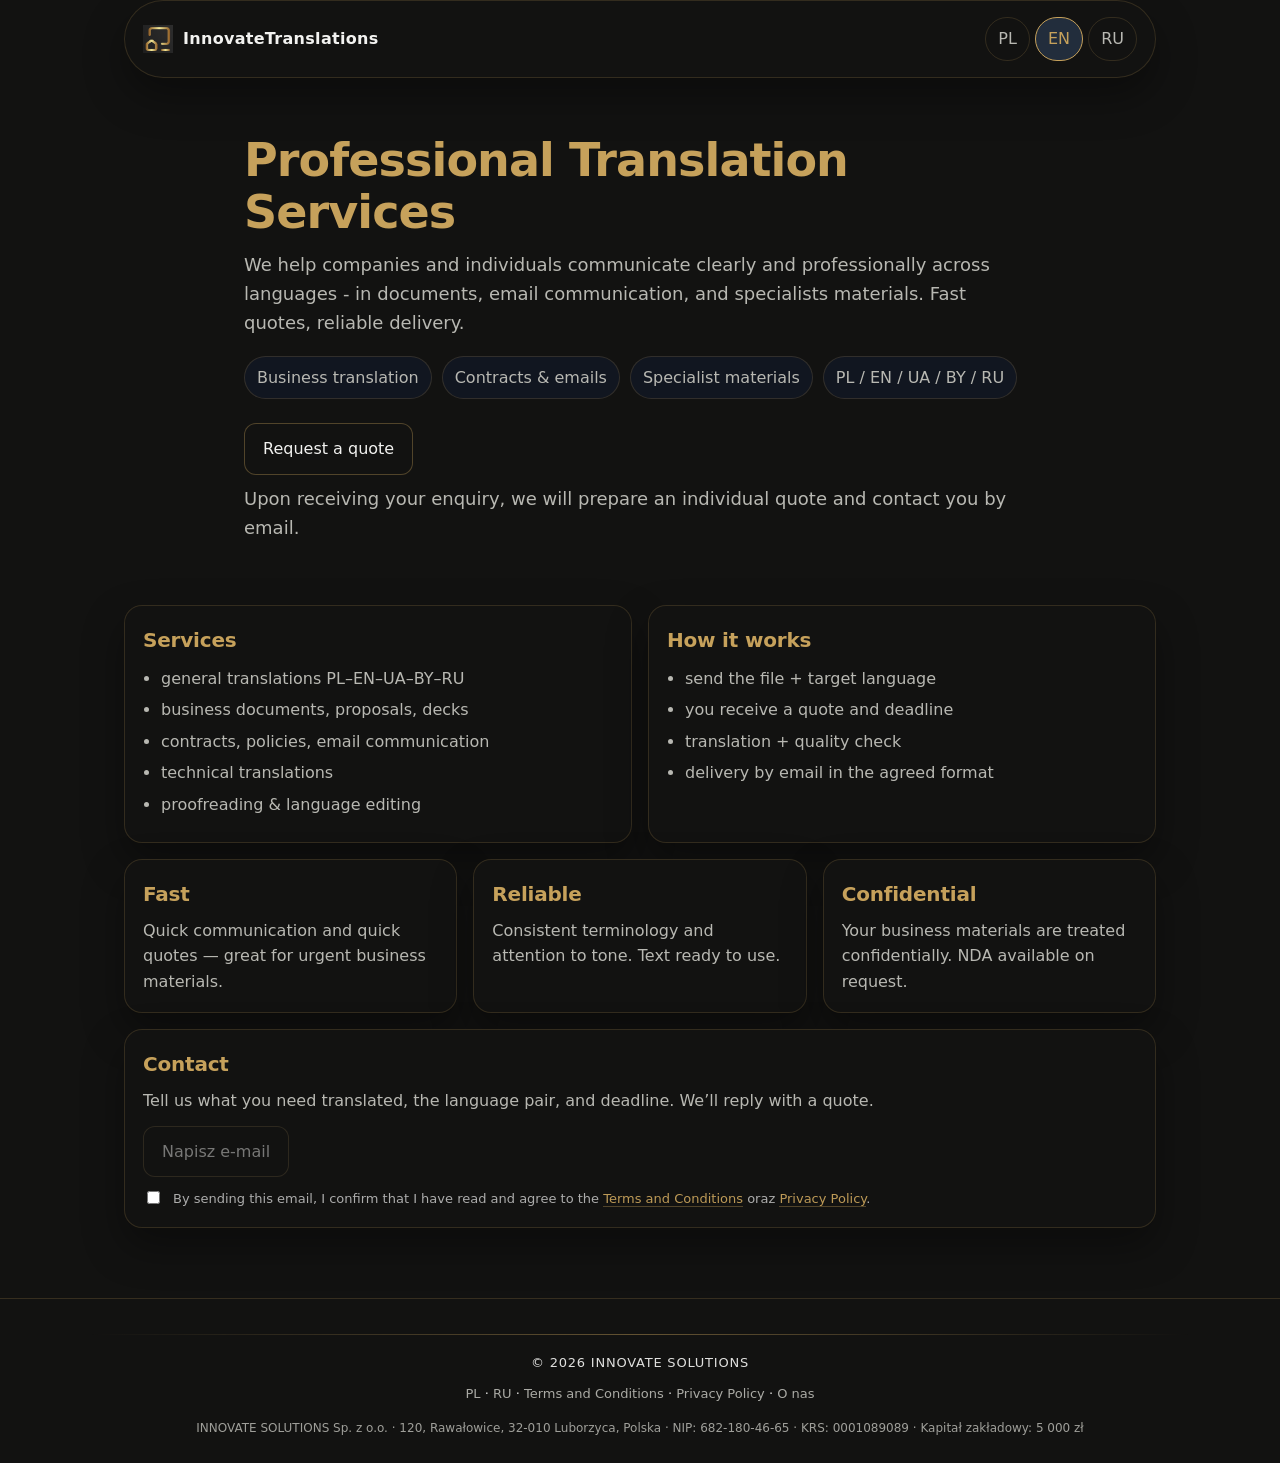
==== en/index.html @ e599f76d "Update index.html" ====
<!doctype html>
<html lang="en">
<head>
  
  <meta charset="utf-8" />
  <meta name="viewport" content="width=device-width, initial-scale=1" />
  <title>InnovateTranslations – Professional Translation Services</title>
  <meta name="description" content="InnovateTranslations provides professional translation services. Business documents, correspondence and specialist materials. Languages: PL, EN, UA, BY, RU" />
  <meta name="robots" content="index,follow" />
  <link rel="canonical" href="../en/" />

<link rel="alternate" hreflang="pl" href="../pl/" />
<link rel="alternate" hreflang="en" href="../en/" />
<link rel="alternate" hreflang="ru" href="../ru/" />
<link rel="alternate" hreflang="x-default" href=".." />

  <meta property="og:title" content="InnovateTranslations — PL–EN–UA–BY–RU Translation Services" />
  <meta property="og:description" content="Business-focused translations. Fast quote and on-time delivery." />
  <meta property="og:type" content="website" />

 <link rel="stylesheet" href="../assets/style.css" />

  <script type="application/ld+json">
  {
    "@context": "https://schema.org",
    "@type": "LocalBusiness",
    "name": "InnovateTranslations",
    "description": "PL–EN–UA–BY–RU professional translation services.",
    "areaServed": "EU",
    "knowsLanguage": ["pl", "en", "ru"],
    "url": "https://innovate-translations.eu/en/"
  }
  </script>
</head>

  
<body>
  <div class="container">
    <div class="nav">
      <div class="brand">
      <img src="../assets/img/logo.png" alt="InnovateTranslations logo">
      <span>InnovateTranslations</span>
</div>

      <div class="lang">
       <a href="../pl/">PL</a>
       <a class="active" href="../en/">EN</a>
       <a href="../ru/">RU</a>
      </div>
    </div>

    <section class="hero">
      <div class="hero-wrap">
      <h1>Professional Translation Services</h1>
      <p>We help companies and individuals communicate clearly and professionally across languages - in documents, email communication, and specialists materials. Fast quotes, reliable delivery.</p>
      <div class="badges">
        <div class="badge">Business translation</div>
        <div class="badge">Contracts & emails</div>
        <div class="badge">Specialist materials</div>
        <div class="badge">PL / EN / UA / BY / RU</div>
      </div>
      <div class="cta">
        <a class="btn" href="#contact">Request a quote</a>
       
      </div>
      <p class="small" style="margin-top:10px">Upon receiving your enquiry, we will prepare an individual quote and contact you by email.</p>
    </div>

    </section>

    <section class="grid" id="services">
      <div class="card span6">
        <h2>Services</h2>
        <ul class="list">
          <li>general translations PL–EN–UA–BY–RU</li>
          <li>business documents, proposals, decks</li>
          <li>contracts, policies, email communication</li>
          <li>technical translations</li>
          <li>proofreading & language editing</li>
        </ul>
      </div>
      <div class="card span6">
        <h2>How it works</h2>
        <ul class="list">
          <li>send the file + target language</li>
          <li>you receive a quote and deadline</li>
          <li>translation + quality check</li>
          <li>delivery by email in the agreed format</li>
        </ul>
      </div>

      <div class="card span4">
        <h2>Fast</h2>
        <p>Quick communication and quick quotes — great for urgent business materials.</p>
      </div>
      <div class="card span4">
        <h2>Reliable</h2>
        <p>Consistent terminology and attention to tone. Text ready to use.</p>
      </div>
      <div class="card span4">
        <h2>Confidential</h2>
        <p>Your business materials are treated confidentially. NDA available on request.</p>
      </div>

      <div class="card" id="contact">
        <h2>Contact</h2>
        <p>Tell us what you need translated, the language pair, and deadline. We’ll reply with a quote.</p>
        
        <div class="cta" style="margin-top:12px">
  <a class="btn" id="mailtoBtn"
     aria-disabled="true"
     href="mailto:ina.konstantinova@gmail.com?subject=Wycena%20t%C5%82umaczenia&body=Dzie%C5%84%20dobry%2C%0A%0AProsz%C4%99%20o%20wycen%C4%99%20t%C5%82umaczenia%3A%0A-%20J%C4%99zyki%3A%20PL%20%E2%86%92%20EN%20(ew.%20RU)%0A-%20Temat%3A%20%0A-%20Obj%C4%99to%C5%9B%C4%87%3A%20%0A-%20Termin%3A%20%0A%0AZa%C5%82%C4%85czam%20plik.%0A%0APozdrawiam%2C">
    Napisz e-mail
  </a>
</div>

<label class="consent-mailto" style="margin-top:12px; display:flex; gap:10px; align-items:flex-start;">
  <input id="consentMailto" type="checkbox" />
  <span>
    By sending this email, I confirm that I have read and agree to the
    <a href="terms.html">Terms and Conditions</a> oraz
    <a href="privacy-policy.html">Privacy Policy</a>.
  </span>
</label>


        
      </div>
    </section>


    
  </div>

<script>
  document.getElementById('y').textContent = new Date().getFullYear();
</script>

<script>
  (function(){
    const cb = document.getElementById('consentMailto');
    const btn = document.getElementById('mailtoBtn');
    if(!cb || !btn) return;

    const setState = () => {
      const ok = cb.checked;
      btn.setAttribute('aria-disabled', ok ? 'false' : 'true');
    };

    cb.addEventListener('change', setState);
    setState();
  })();
</script>

  
</body>

<footer class="footer-clean">

  <div class="footer-line footer-copy">
    © 2026 INNOVATE SOLUTIONS
  </div>

  <div class="footer-line footer-links">
    <a href="../pl/">PL</a> ·
    <a href="../ru/">RU</a> ·
   <a href="terms.html">Terms and Conditions</a> ·
    <a href="privacy-policy.html">Privacy Policy</a> ·
    <a href="#">O nas</a>
  </div>

  <div class="footer-line footer-company">
    INNOVATE SOLUTIONS Sp. z o.o. · 120, Rawałowice, 32-010 Luborzyca, Polska ·
    NIP: 682-180-46-65 · KRS: 0001089089 · Kapitał zakładowy: 5 000 zł
  </div>

</footer>


  
</html>
---- assets/style.css ----
:root{
  /* tło jak wizytówka (ciemny grafit) */
  --bg:#1E1E1C;

  /* karty/panele trochę jaśniejsze od tła */
 --card: #121211;

  /* tekst */
  --text:#F2F2F0;
  --muted:#B8B8B2;

  /* akcent (złoto z logo) */
  --accent:#C6A15B;

  /* obramowania i cienie */
  --border: rgba(198,161,91,.18);
  --shadow: 0 10px 30px rgba(0,0,0,.35);
  --radius: 18px;
}


*{box-sizing:border-box}
html{scroll-behavior:smooth}
body{
  margin:0;
  font-family: ui-sans-serif, system-ui, -apple-system, Segoe UI, Roboto, Arial, "Noto Sans", "Liberation Sans", sans-serif;
  /* background: */
   /*radial-gradient(900px 600px at 20% 10%, rgba(198,161,91,.14), transparent 60%),
  radial-gradient(900px 600px at 85% 15%, rgba(198,161,91,.08), transparent 55%),
  var(--bg); */

   background: var(--card);

  color:var(--text);
  line-height:1.6;
}

a{color:inherit}

.container{
  max-width: 1080px;
  margin: 0 auto;
  padding: 0 24px;
}


.nav{
  display:flex;align-items:center;justify-content:space-between;gap:16px;
  padding:16px 18px;border:1px solid var(--border);border-radius:999px;
  /* background: rgba(17,27,46,.7); backdrop-filter: blur(10px); */
   background: var(--card);
  box-shadow: var(--shadow);
}
.brand{font-weight:700;letter-spacing:.3px}
.lang a{
  display:inline-block;padding:8px 12px;border-radius:999px;
  border:1px solid var(--border); text-decoration:none; color:var(--muted);
}
.lang a:hover{border-color:rgba(255,255,255,.25); color:var(--text)}
.lang a.active{background:rgba(106,166,255,.18); color:var(--text); border-color:rgba(106,166,255,.35)}

.hero{
  padding: 56px 0 24px;
}


/* Opcjonalnie: żeby przyciski ładnie “siadały” pod tekstem */
.hero-inner .cta .btn{
  min-width: 120px;
}

.hero-subline{
  font-size: clamp(16px, 2vw, 18px);
  color: var(--muted);
  margin-top: 10px;
}

.hero-langs{
  white-space: nowrap;  /* kluczowe */
  opacity: .9;
  font-weight: 500;
}

.hero h1{font-size: clamp(28px, 4vw, 46px); line-height:1.15; margin:0 0 12px}
.hero p{max-width:820px;color:var(--muted);margin:0 0 18px;font-size: clamp(16px, 2vw, 18px)}
.badges{display:flex;flex-wrap:wrap;gap:10px;margin:16px 0 24px}
.badge{
  border:1px solid var(--border); color:var(--muted);
  padding:8px 12px;border-radius:999px;background: rgba(17,27,46,.55);
}

/* Hero uses the same content axis as the rest of the page */
.hero-wrap{
  max-width: 840px;   /* dopasuj do tego, co masz w innych sekcjach */
  margin: 0 auto;
  padding: 0 24px;
}



.hero .hero-inner{
  max-width: 840px;
  margin: 0 auto;   /* <-- TO centruje blok */
  text-align: left;
}








.cta{display:flex;flex-wrap:wrap;gap:12px;align-items:center;margin-top:18px}




/* ===== Buttons – black + gold (brand style) ===== */

.btn{
  display:inline-block;
  text-decoration:none;
  padding:12px 18px;
  border-radius:12px;

  background: var(--card);
  color: var(--text);

  border: 1px solid rgba(198,161,91,.35);
  transition: all .2s ease;
}

.btn.primary{
  border-color: var(--accent);
}

.btn.secondary{
  border-color: rgba(198,161,91,.25);
  color: var(--text);
}

.btn:hover{
  background: rgba(198,161,91,.12);
  border-color: var(--accent);
}


.grid{display:grid;grid-template-columns:repeat(12,1fr);gap:16px;margin:20px 0 0}
.card{
  grid-column: span 12;
  border:1px solid var(--border);
  border-radius: var(--radius);
  /* background: rgba(17,27,46,.65); */
   background: var(--card);
  box-shadow: var(--shadow);
  padding:18px 18px;
}
.card h2{margin:0 0 8px;font-size:20px}
.card p{margin:0;color:var(--muted)}
.list{margin:10px 0 0;padding-left:18px;color:var(--muted)}
.list li{margin:6px 0}

@media (min-width: 860px){
  .card.span6{grid-column: span 6;}
  .card.span4{grid-column: span 4;}
}

.footer{
  margin:34px 0 10px;
  color: var(--muted);
  font-size: 14px;
  display:flex; flex-wrap:wrap; gap:10px; justify-content:space-between; align-items:center;
  border-top:1px solid var(--border);
  padding-top:16px;
}
.small{font-size:13px;color:var(--muted)}

.hero-center{
  display: flex;
  flex-direction: column;
  align-items: center;
  text-align: center;
}

.hero-center h1{
  margin-left: auto;
  margin-right: auto;
}

/* Landing – przyciski wyrównane do lewej krawędzi */
/* Landing: przyciski mają wyrównywać się do lewej krawędzi bloku */
/*.hero-inner .cta{
  width: 100%;
  justify-content: flex-start !important;
}

.hero-inner .cta .btn:first-child{
  margin-left: 0;
} */

/* Landing – przyciski dopasowane do szerokości tekstu */
.hero-inner .cta{
  width: max-content;      /* nie 100% */
  max-width: 100%;
  justify-content: flex-start;
}

.hero-inner .cta .btn{
  flex: 1;
  min-width: 140px;        /* kontrola minimalnej szerokości */
  text-align: center;
}


.hero-inner .cta .btn{
  flex: 1;                 /* KAŻDY przycisk zajmuje tyle samo miejsca */
  text-align: center;
}

/* Landing – helper text nie szerszy niż opis */
.hero-inner .small{
  max-width: 480px;
}

/* Mobile fix: nav układa się równo w nagłówku */
@media (max-width: 520px){
  .nav{
    flex-wrap: wrap;
    justify-content: center;
    gap: 10px;
    border-radius: 18px; /* opcjonalnie, może wyglądać lepiej przy 2 liniach */
  }
  .brand{
    width: 100%;
    text-align: center;
  }
  .lang{
    width: 100%;
    display: flex;
    justify-content: center;
    gap: 8px;
  }
  .lang a{
    flex: 1;            /* równe „kafelki” */
    text-align: center;
  }
}


h1, h2{
  color: var(--accent);
}

.lang a.active{
  color: var(--accent);
  border-color: var(--accent);
}

.lang a:hover{
  border-color: var(--accent);
}

/* ===== Brand (logo + name) ===== */

.brand{
  display: flex;
  align-items: center;
  gap: 10px;
  font-weight: 600;
}

.brand img{
  height: 28px;      /* desktop */
  width: auto;
  display: block;
}

@media (max-width: 520px){
  .brand{
    justify-content: center;
  }
  .brand img{
    height: 32px;   /* logo może być trochę większe na mobile */
  }
}

footer{
  margin-top: 60px;
  padding: 30px 0 20px;
  border-top: 1px solid rgba(198,161,91,.2);
}

.footer-top{
  display:flex;
  justify-content: space-between;
  align-items: center;
  flex-wrap: wrap;
  gap: 10px;
  font-size: 14px;
}

.footer-right a{
  text-decoration: none;
  color: var(--muted);
  transition: color .2s ease;
}

.footer-right a:hover{
  color: var(--accent);
}

.company-data{
  margin-top: 12px;
  font-size: 12px;
  color: var(--muted);
  opacity: .85;
  line-height: 1.6;
}

@media (max-width: 600px){
  .footer-top{
    flex-direction: column;
    align-items: center;
    text-align: center;
  }

  .footer-right{
    line-height: 1.8;
  }
}

/* ===== Clean centered footer ===== */

.footer-clean{
  margin-top: 70px;
  padding: 35px 20px 25px;
  border-top: 1px solid rgba(198,161,91,.2);
  text-align: center;
}

.footer-line{
  max-width: 1100px;        /* taka sama szerokość jak content */
  margin: 0 auto;
}

.footer-copy{
  font-size: 14px;
  margin-bottom: 10px;
}

.footer-links{
  font-size: 14px;
  margin-bottom: 14px;
}

.footer-links a{
  text-decoration: none;
  color: var(--muted);
  transition: color .2s ease;
}

.footer-links a:hover{
  color: var(--accent);
}

.footer-company{
  font-size: 12px;
  color: var(--muted);
  opacity: .85;
  line-height: 1.6;
}

@media (max-width: 600px){
  .footer-links{
    line-height: 1.8;
  }

  .footer-company{
    padding: 0 10px;
  }
}

/* ===== Premium footer polish ===== */

.footer-clean{
  position: relative;
}

.footer-clean::before{
  content:"";
  display:block;
  height: 1px;
  max-width: 1100px;
  margin: 0 auto 18px;
  background: linear-gradient(90deg, transparent, rgba(198,161,91,.45), transparent);
}

.footer-copy{
  letter-spacing: .06em;
  text-transform: uppercase;
  font-size: 13px;
  color: var(--text);
  opacity: .92;
}

.footer-links{
  font-size: 13px;
  opacity: .92;
}

.footer-company{
  max-width: 980px;
  margin: 0 auto;
}

/* ===== Premium surfaces ===== */

.card, .box, .panel, .section, .nav{
  border-color: rgba(198,161,91,.18);
  box-shadow: 0 18px 40px rgba(0,0,0,.35);
 /* backdrop-filter: blur(6px); */

  backdrop-filter: none;
  -webkit-backdrop-filter: none;
}


@supports ((-webkit-backdrop-filter: blur(1px)) or (backdrop-filter: blur(1px))){
  .card, .box, .panel, .section, .nav{
    backdrop-filter: blur(6px);
    -webkit-backdrop-filter: blur(6px);
  }
}



h1{
  letter-spacing: -0.02em;
}

h2{
  letter-spacing: -0.01em;
}


/* mailto consent */
.btn[aria-disabled="true"]{
  opacity: .45;
  pointer-events: none;
  filter: grayscale(20%);
}

.consent-mailto{
  font-size: 13px;
  color: rgba(255,255,255,.65);
  line-height: 1.5;
}

.consent-mailto a{
  color: rgba(198,161,91,.95);
  text-decoration: none;
  border-bottom: 1px solid rgba(198,161,91,.35);
}

.consent-mailto a:hover{
  border-bottom-color: rgba(198,161,91,.75);
}

.consent-mailto input{
  margin-top: 2px;
  accent-color: rgba(198,161,91,.95);
}
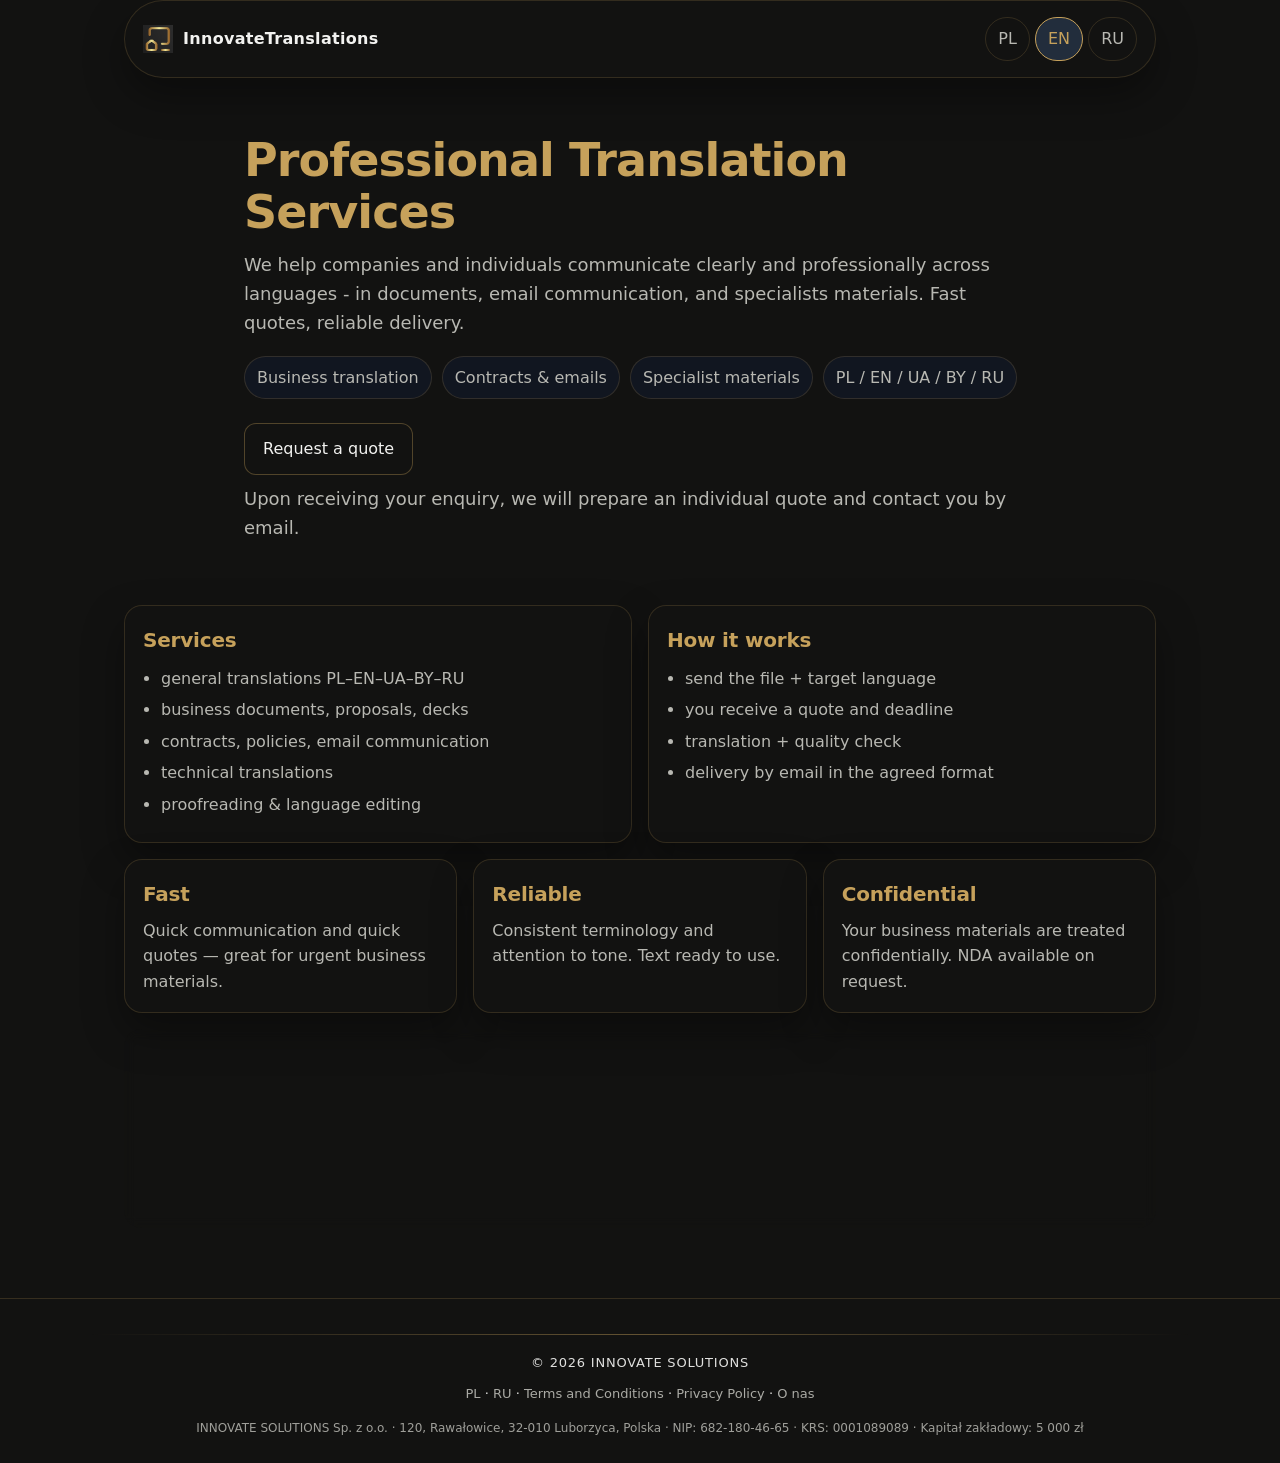
==== commit 8eddcbae: "Update index.html" ====
--- a/en/index.html
+++ b/en/index.html
@@ -4,7 +4,7 @@
   
   <meta charset="utf-8" />
   <meta name="viewport" content="width=device-width, initial-scale=1" />
-  <title>InnovateTranslations – Professional Translation Services</title>
+  <title>Professional Translation Services PL–EN–UA–BY–RU | InnovateTranslation</title>
   <meta name="description" content="InnovateTranslations provides professional translation services. Business documents, correspondence and specialist materials. Languages: PL, EN, UA, BY, RU" />
   <meta name="robots" content="index,follow" />
   <link rel="canonical" href="../en/" />
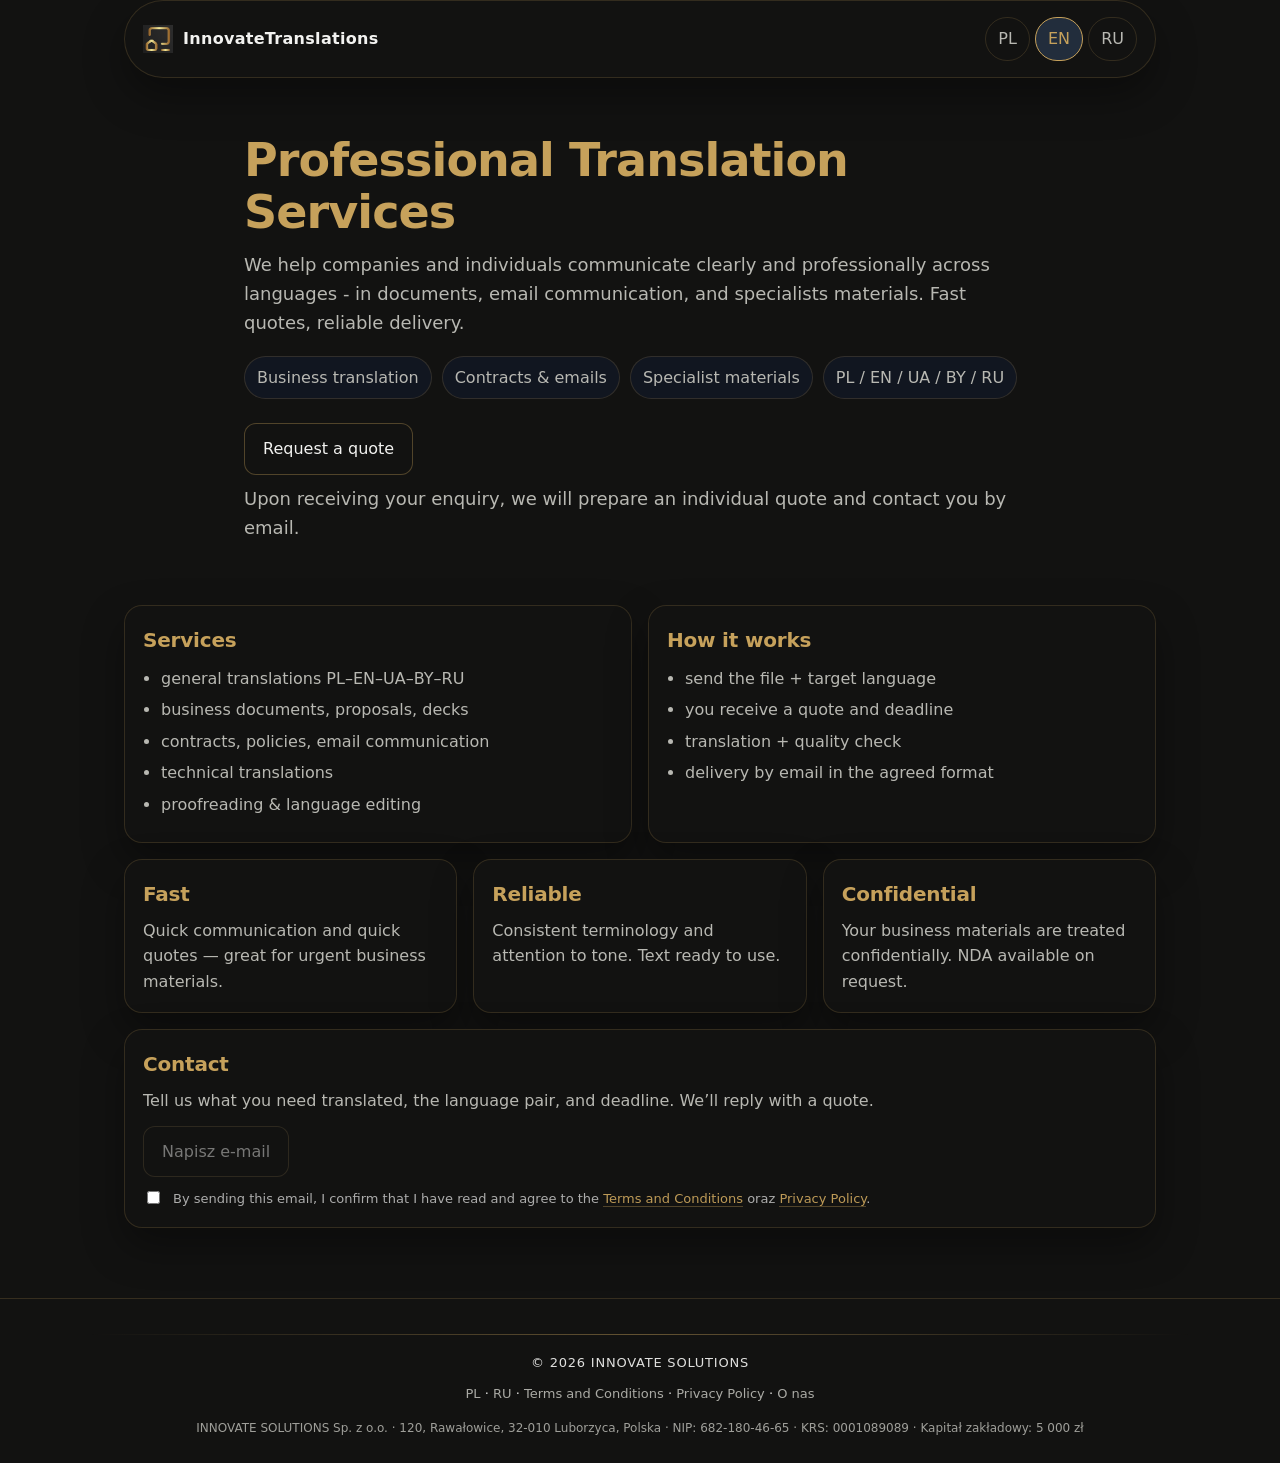
==== commit af8bac95: "Update index.html" ====
--- a/en/index.html
+++ b/en/index.html
@@ -17,6 +17,7 @@
   <meta property="og:title" content="InnovateTranslations — PL–EN–UA–BY–RU Translation Services" />
   <meta property="og:description" content="Business-focused translations. Fast quote and on-time delivery." />
   <meta property="og:type" content="website" />
+  <meta property="og:url" content="https://innovate-translations.eu/">
 
  <link rel="stylesheet" href="../assets/style.css" />
 
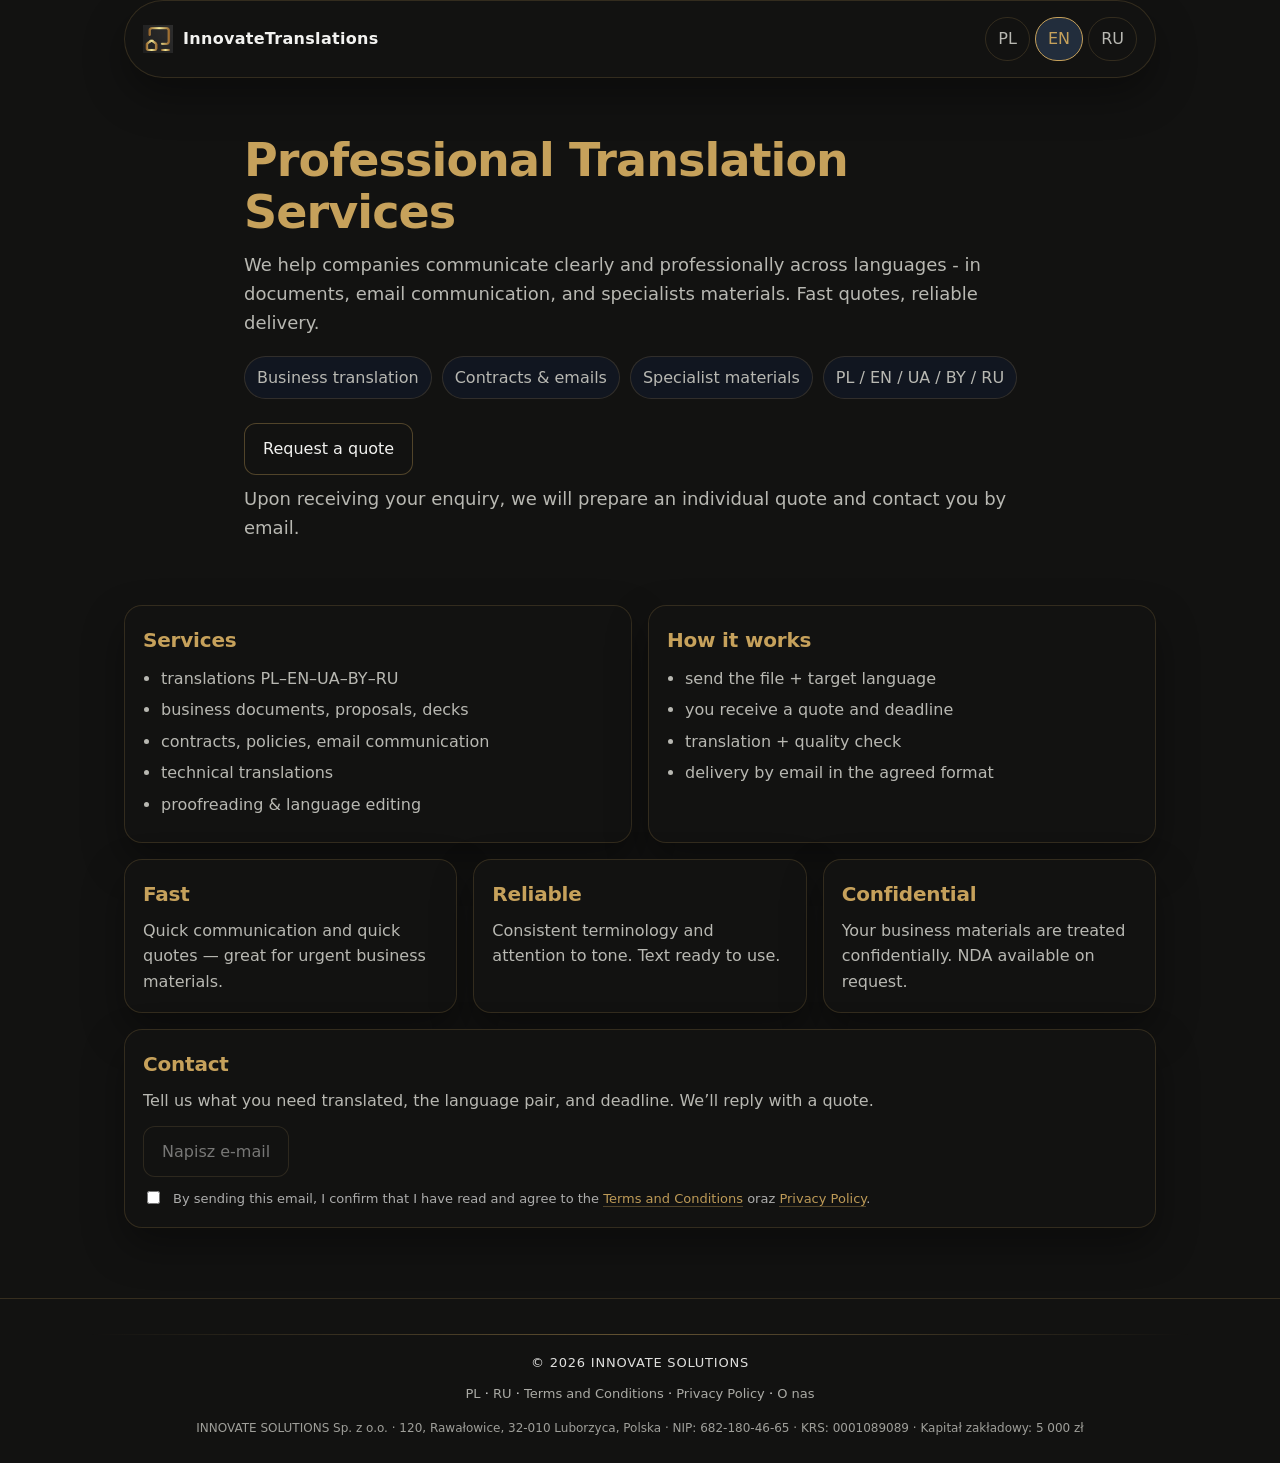
==== commit 7b27f98c: "Update index.html" ====
--- a/en/index.html
+++ b/en/index.html
@@ -7,12 +7,13 @@
   <title>Professional Translation Services PL–EN–UA–BY–RU | InnovateTranslation</title>
   <meta name="description" content="InnovateTranslations provides professional translation services. Business documents, correspondence and specialist materials. Languages: PL, EN, UA, BY, RU" />
   <meta name="robots" content="index,follow" />
-  <link rel="canonical" href="../en/" />
+ <link rel="canonical" href="https://innovate-translations.eu/en/" />
 
-<link rel="alternate" hreflang="pl" href="../pl/" />
-<link rel="alternate" hreflang="en" href="../en/" />
-<link rel="alternate" hreflang="ru" href="../ru/" />
-<link rel="alternate" hreflang="x-default" href=".." />
+<link rel="alternate" hreflang="pl" href="https://innovate-translations.eu/pl/" />
+<link rel="alternate" hreflang="en" href="https://innovate-translations.eu/en/" />
+<link rel="alternate" hreflang="ru" href="https://innovate-translations.eu/ru/" />
+<link rel="alternate" hreflang="x-default" href="https://innovate-translations.eu/" />
+
 
   <meta property="og:title" content="InnovateTranslations — PL–EN–UA–BY–RU Translation Services" />
   <meta property="og:description" content="Business-focused translations. Fast quote and on-time delivery." />
@@ -53,7 +54,7 @@
     <section class="hero">
       <div class="hero-wrap">
       <h1>Professional Translation Services</h1>
-      <p>We help companies and individuals communicate clearly and professionally across languages - in documents, email communication, and specialists materials. Fast quotes, reliable delivery.</p>
+      <p>We help companies communicate clearly and professionally across languages - in documents, email communication, and specialists materials. Fast quotes, reliable delivery.</p>
       <div class="badges">
         <div class="badge">Business translation</div>
         <div class="badge">Contracts & emails</div>
@@ -73,7 +74,7 @@
       <div class="card span6">
         <h2>Services</h2>
         <ul class="list">
-          <li>general translations PL–EN–UA–BY–RU</li>
+          <li>translations PL–EN–UA–BY–RU</li>
           <li>business documents, proposals, decks</li>
           <li>contracts, policies, email communication</li>
           <li>technical translations</li>
@@ -110,7 +111,7 @@
         <div class="cta" style="margin-top:12px">
   <a class="btn" id="mailtoBtn"
      aria-disabled="true"
-     href="mailto:ina.konstantinova@gmail.com?subject=Wycena%20t%C5%82umaczenia&body=Dzie%C5%84%20dobry%2C%0A%0AProsz%C4%99%20o%20wycen%C4%99%20t%C5%82umaczenia%3A%0A-%20J%C4%99zyki%3A%20PL%20%E2%86%92%20EN%20(ew.%20RU)%0A-%20Temat%3A%20%0A-%20Obj%C4%99to%C5%9B%C4%87%3A%20%0A-%20Termin%3A%20%0A%0AZa%C5%82%C4%85czam%20plik.%0A%0APozdrawiam%2C">
+     href="mailto:kontakt@innovate-translations.eu?subject=Wycena%20t%C5%82umaczenia&body=Dzie%C5%84%20dobry%2C%0A%0AProsz%C4%99%20o%20wycen%C4%99%20t%C5%82umaczenia%3A%0A-%20J%C4%99zyki%3A%20PL%20%E2%86%92%20EN%20(ew.%20RU)%0A-%20Temat%3A%20%0A-%20Obj%C4%99to%C5%9B%C4%87%3A%20%0A-%20Termin%3A%20%0A%0AZa%C5%82%C4%85czam%20plik.%0A%0APozdrawiam%2C">
     Napisz e-mail
   </a>
 </div>
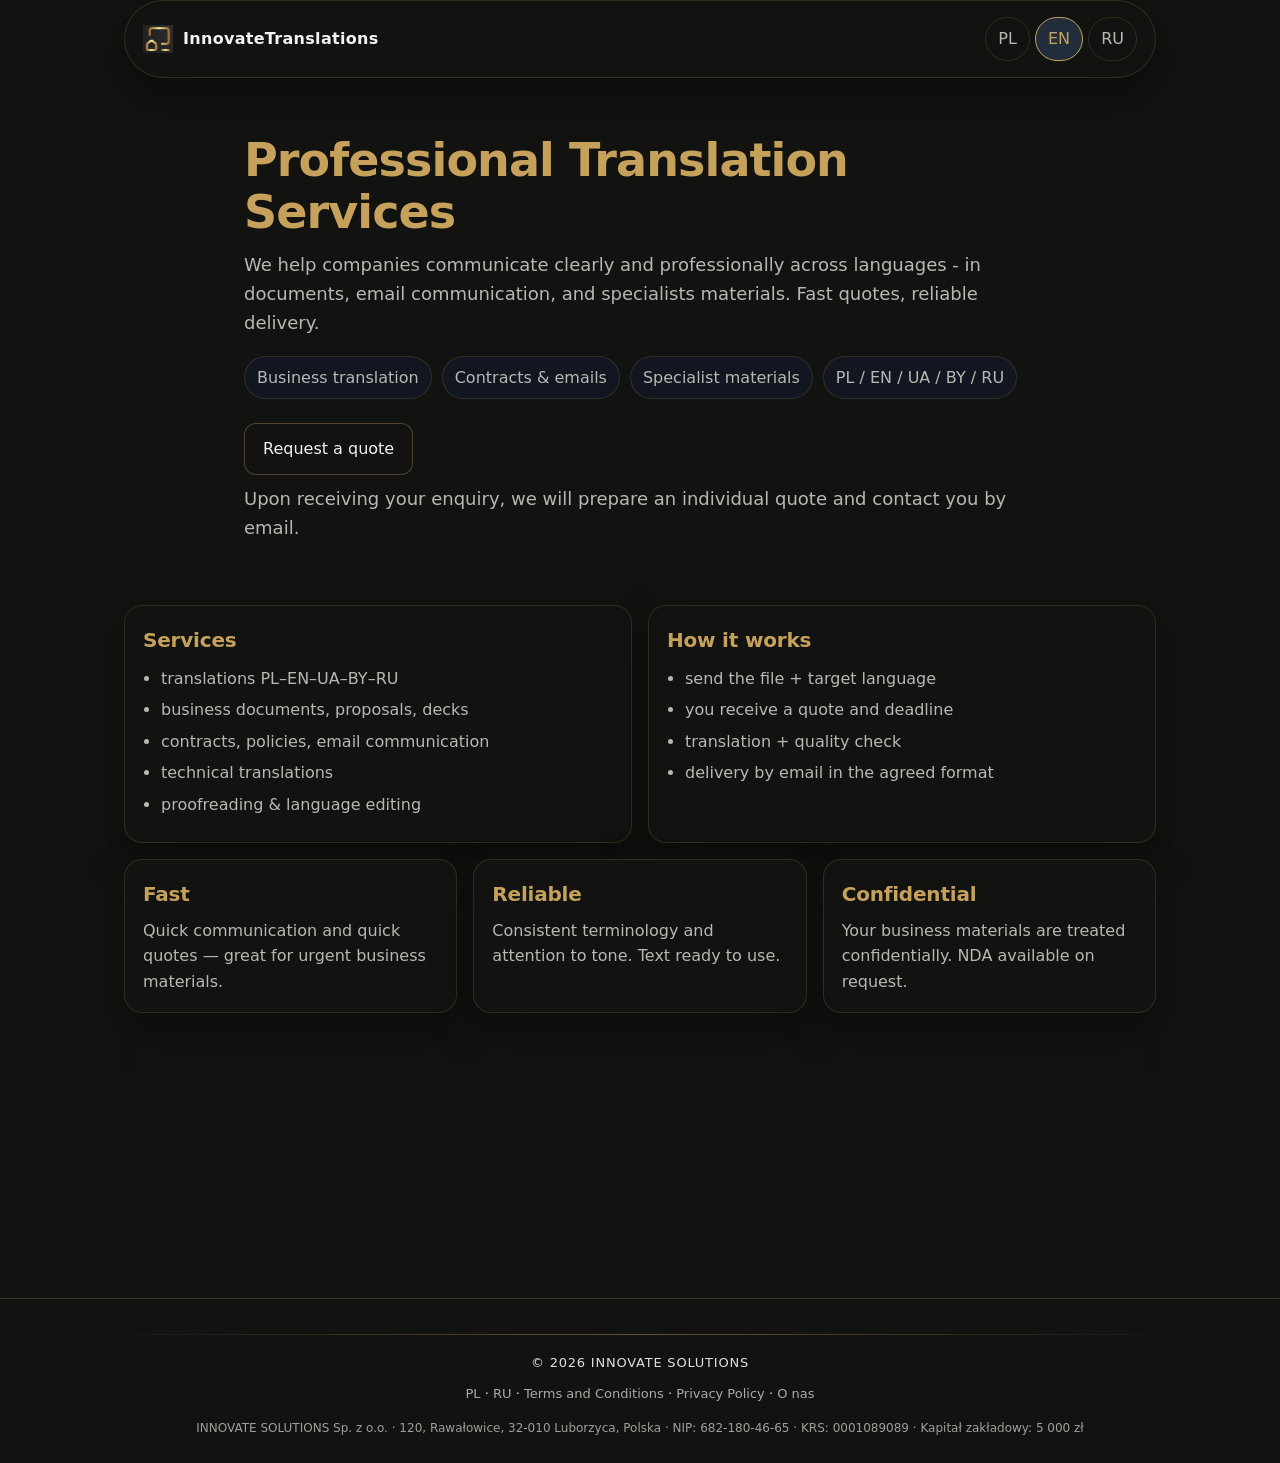
==== commit 18a3942a: "Update index.html" ====
--- a/en/index.html
+++ b/en/index.html
@@ -1,6 +1,12 @@
 <!doctype html>
 <html lang="en">
 <head>
+
+<link rel="icon" href="/assets/favicon/favicon.ico" sizes="any">
+<link rel="icon" type="image/png" href="/assets/favicon/favicon-32.png" sizes="32x32">
+<link rel="icon" type="image/png" href="/assets/favicon/favicon-192.png" sizes="192x192">
+<link rel="apple-touch-icon" href="/assets/favicon/apple-touch-icon.png">
+<link rel="manifest" href="/assets/favicon/site.webmanifest">
   
   <meta charset="utf-8" />
   <meta name="viewport" content="width=device-width, initial-scale=1" />
@@ -23,16 +29,19 @@
  <link rel="stylesheet" href="../assets/style.css" />
 
   <script type="application/ld+json">
-  {
-    "@context": "https://schema.org",
-    "@type": "LocalBusiness",
-    "name": "InnovateTranslations",
-    "description": "PL–EN–UA–BY–RU professional translation services.",
-    "areaServed": "EU",
-    "knowsLanguage": ["pl", "en", "ru"],
-    "url": "https://innovate-translations.eu/en/"
-  }
-  </script>
+{
+  "@context": "https://schema.org",
+  "@type": "ProfessionalService",
+  "name": "InnovateTranslations (INNOVATE SOLUTIONS Sp. z o.o.)",
+  "url": "https://innovate-translations.eu/en/index.html",
+  "inLanguage": "en",
+  "serviceType": "Translation services",
+  "description": "Professional translation services for businesses and individuals: specialist, technical and medical documents. Languages: Polish, English, Russian, Ukrainian, Belarusian. Fast quotation and reliable delivery.",
+  "areaServed": ["PL", "EU"],
+  "knowsLanguage": ["pl", "en", "ru", "uk", "be"],
+  "email": "biuro.innovatesolutions@gmail.com"
+}
+</script>
 </head>
 
   
